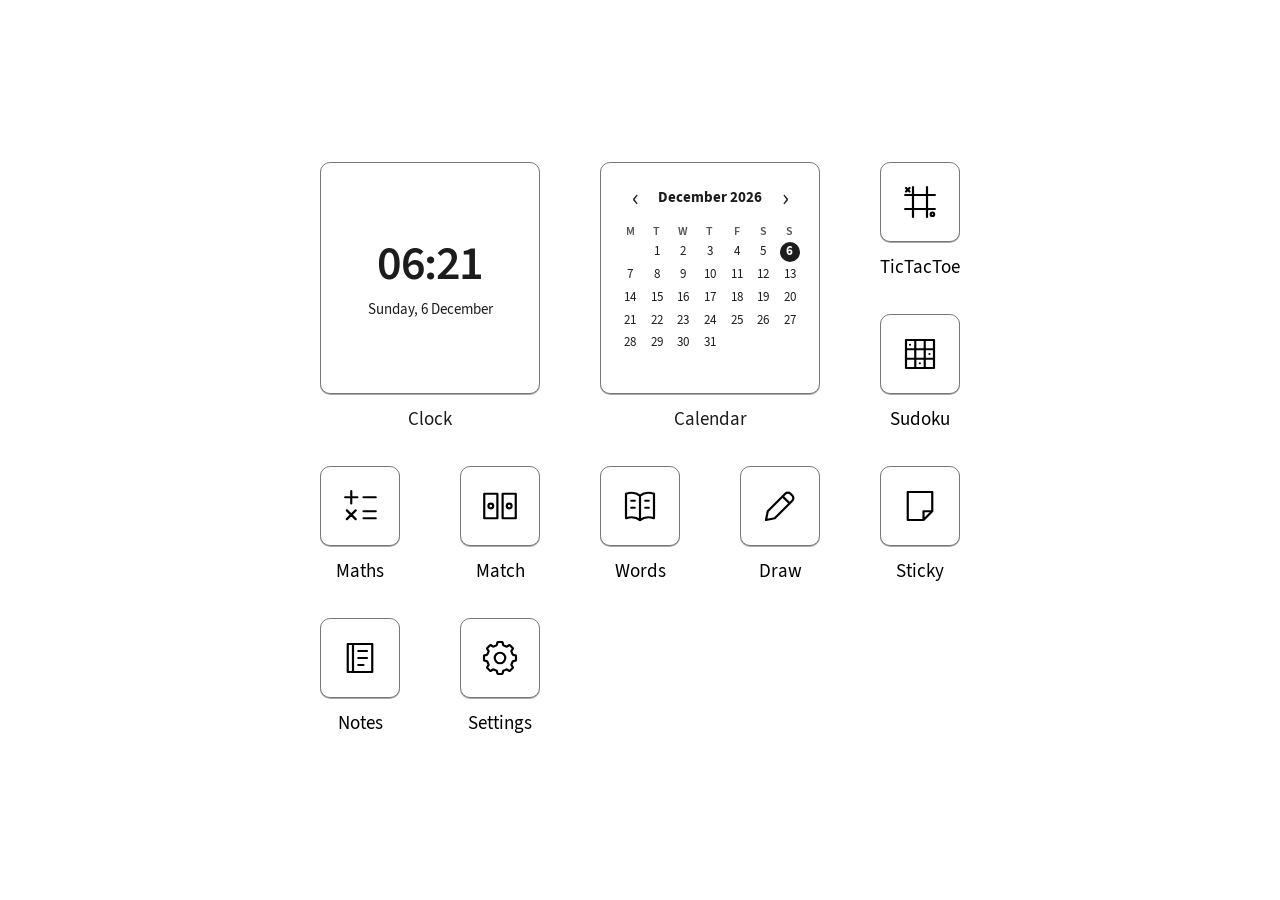
==== index.html @ 1ca25e6a "Publish Little Apps browser edition" ====
<!doctype html>
<html lang="en" class="launcher-document launcher-loading" data-display="mono">
<head>
  <meta charset="utf-8">
  <meta name="viewport" content="width=device-width, initial-scale=1">
  <meta name="color-scheme" content="light">
  <style>html.launcher-loading .home-page { visibility:hidden; }</style>
  <noscript><style>html.launcher-loading .home-page { visibility:visible; }</style></noscript>
  <title>Little apps</title>
  <link rel="icon" href="data:,">
  <link rel="stylesheet" href="styles.css">
  <link rel="stylesheet" href="launcher.css?v=20261121-refined-gear">
  <link rel="stylesheet" href="controls.css">
  <link rel="stylesheet" href="still-apps.css?v=20261121-manual-rotation-v2">
</head>
<body>
  <div class="page home-page">
    <div class="launcher-surface">
    <main class="launcher-main">
      <nav class="app-grid" id="launcher-grid" aria-label="Apps">
        <section class="launcher-widget clock-widget" aria-label="Clock">
          <div class="widget-surface clock-content"><time id="widget-time">--:--</time><span id="widget-date"></span></div>
          <span class="app-name">Clock</span>
        </section>
        <section class="launcher-widget calendar-widget" aria-label="Calendar">
          <div class="widget-surface calendar-content">
          <div class="calendar-heading">
            <button type="button" id="calendar-previous" aria-label="Previous month">‹</button>
            <strong id="calendar-month"></strong>
            <button type="button" id="calendar-next" aria-label="Next month">›</button>
          </div>
          <div class="calendar-weekdays" aria-hidden="true"><span>M</span><span>T</span><span>W</span><span>T</span><span>F</span><span>S</span><span>S</span></div>
          <div class="calendar-days" id="calendar-days" aria-label="Dates"></div>
          </div>
          <span class="app-name">Calendar</span>
        </section>
        <a class="app-link" href="noughts-and-crosses/" aria-label="TicTacToe">
          <span class="icon-tile"><svg class="app-icon" aria-hidden="true" focusable="false" width="58" height="58" viewBox="0 0 24 24"><path d="M8 3.5v17M16 3.5v17M3.5 8h17M3.5 16h17M4 4l2 2M6 4 4 6M18.1 19a1 1 0 1 0 2 0 1 1 0 0 0-2 0"/></svg></span>
          <span class="app-name">TicTacToe</span>
        </a>
        <a class="app-link" href="sudoku/" aria-label="Sudoku">
          <span class="icon-tile"><svg class="app-icon" aria-hidden="true" focusable="false" width="58" height="58" viewBox="0 0 24 24"><path d="M4 4h16v16H4zM9.3 4v16M14.7 4v16M4 9.3h16M4 14.7h16M6.3 6.7h.01M17.4 12h.01M11.9 17.3h.01"/></svg></span>
          <span class="app-name">Sudoku</span>
        </a>
        <a class="app-link" href="sums/" aria-label="Maths">
          <span class="icon-tile"><svg class="app-icon" aria-hidden="true" focusable="false" width="58" height="58" viewBox="0 0 24 24"><path d="M7 3.5v7M3.5 7h7M14 7h7M4.5 14.5l5 5M9.5 14.5l-5 5M14 15h7M14 19h7"/></svg></span>
          <span class="app-name">Maths</span>
        </a>
        <a class="app-link" href="match/" aria-label="Match">
          <span class="icon-tile"><svg class="app-icon" aria-hidden="true" focusable="false" width="58" height="58" viewBox="0 0 24 24"><path d="M3 5h7.5v14H3zM13.5 5H21v14h-7.5zM5.4 12a1.35 1.35 0 1 0 2.7 0 1.35 1.35 0 0 0-2.7 0M15.9 12a1.35 1.35 0 1 0 2.7 0 1.35 1.35 0 0 0-2.7 0"/></svg></span>
          <span class="app-name">Match</span>
        </a>
        <a class="app-link" href="words/" aria-label="Words">
          <span class="icon-tile"><svg class="app-icon" aria-hidden="true" focusable="false" width="58" height="58" viewBox="0 0 24 24"><path d="M12 6c-2-1.5-5-2-8-1v14c3-1 6-.5 8 1m0-14c2-1.5 5-2 8-1v14c-3-1-6-.5-8 1m0-14v14M7 9h2m6 0h2M7 13h2m6 0h2"/></svg></span>
          <span class="app-name">Words</span>
        </a>
        <a class="app-link" href="drawing/" aria-label="Draw">
          <span class="icon-tile"><svg class="app-icon" aria-hidden="true" focusable="false" width="58" height="58" viewBox="0 0 24 24"><path d="M4 20l1-5L15 5a2.1 2.1 0 0 1 3 0l1 1a2.1 2.1 0 0 1 0 3L9 19zM13.5 6.5l4 4"/></svg></span>
          <span class="app-name">Draw</span>
        </a>
        <a class="app-link" href="notes/" aria-label="Sticky">
          <span class="icon-tile"><svg class="app-icon" aria-hidden="true" focusable="false" width="58" height="58" viewBox="0 0 24 24"><path d="M5 4h14v11l-5 5H5zM14 20v-5h5"/></svg></span>
          <span class="app-name">Sticky</span>
        </a>
        <a class="app-link" href="notebook/" aria-label="Notes">
          <span class="icon-tile"><svg class="app-icon" aria-hidden="true" focusable="false" width="58" height="58" viewBox="0 0 24 24"><path d="M5 4h14v16H5zM8 4v16M11 8h5M11 12h5M11 16h3"/></svg></span>
          <span class="app-name">Notes</span>
        </a>
        <a class="app-link" href="settings/" aria-label="Settings">
            <span class="icon-tile"><svg class="app-icon" viewBox="0 0 24 24" aria-hidden="true" focusable="false"><path d="M18.772 8.817Q18.929 9.130 19.039 9.462L19.168 9.853Q19.277 10.186 19.621 10.253L20.793 10.485Q21.136 10.553 21.136 10.903L21.136 13.097Q21.136 13.447 20.793 13.515L19.621 13.747Q19.277 13.814 19.168 14.147L19.039 14.538Q18.929 14.870 18.772 15.183L18.586 15.550Q18.429 15.863 18.624 16.154L19.289 17.146Q19.483 17.437 19.236 17.685L17.685 19.236Q17.437 19.483 17.146 19.289L16.154 18.624Q15.863 18.429 15.550 18.586L15.183 18.772Q14.870 18.929 14.538 19.039L14.147 19.168Q13.814 19.277 13.747 19.621L13.515 20.793Q13.447 21.136 13.097 21.136L10.903 21.136Q10.553 21.136 10.485 20.793L10.253 19.621Q10.186 19.277 9.853 19.168L9.462 19.039Q9.130 18.929 8.817 18.772L8.450 18.586Q8.137 18.429 7.846 18.624L6.854 19.289Q6.563 19.483 6.315 19.236L4.764 17.685Q4.517 17.437 4.711 17.146L5.376 16.154Q5.571 15.863 5.414 15.550L5.228 15.183Q5.071 14.870 4.961 14.538L4.832 14.147Q4.723 13.814 4.379 13.747L3.207 13.515Q2.864 13.447 2.864 13.097L2.864 10.903Q2.864 10.553 3.207 10.485L4.379 10.253Q4.723 10.186 4.832 9.853L4.961 9.462Q5.071 9.130 5.228 8.817L5.414 8.450Q5.571 8.137 5.376 7.846L4.711 6.854Q4.517 6.563 4.764 6.315L6.315 4.764Q6.563 4.517 6.854 4.711L7.846 5.376Q8.137 5.571 8.450 5.414L8.817 5.228Q9.130 5.071 9.462 4.961L9.853 4.832Q10.186 4.723 10.253 4.379L10.485 3.207Q10.553 2.864 10.903 2.864L13.097 2.864Q13.447 2.864 13.515 3.207L13.747 4.379Q13.814 4.723 14.147 4.832L14.538 4.961Q14.870 5.071 15.183 5.228L15.550 5.414Q15.863 5.571 16.154 5.376L17.146 4.711Q17.437 4.517 17.685 4.764L19.236 6.315Q19.483 6.563 19.289 6.854L18.624 7.846Q18.429 8.137 18.586 8.450L18.772 8.817Z"/><circle cx="12" cy="12" r="3"/></svg></span>
            <span class="app-name">Settings</span>
        </a>
      </nav>
    </main>
    <nav class="launcher-pagination" id="launcher-pagination" aria-label="Launcher pages" hidden></nav>

    </div>
  </div>
  <script src="orientation.js?v=20261121-display-preferences"></script>
  <script src="launcher.js?v=exit-transition"></script>
  <script src="launcher-layout.js?v=20261121-refined-gear"></script>
  <script src="launcher-gestures.js?v=20261121-swipe"></script>
  <script src="launcher-settings.js?v=20261121-refined-gear"></script>
  <script src="launcher-widgets.js?v=20261121-refined-gear"></script>
</body>
</html>
---- styles.css ----
* { box-sizing: border-box; }
html { background: #fff; color: #000; -webkit-text-size-adjust: 100%; }
body { margin: 0; font-family: Arial, Helvetica, sans-serif; font-size: 17px; line-height: 1.45; }
button, a { -webkit-tap-highlight-color: transparent; touch-action: manipulation; }
button { font: inherit; }
a { color: #000; }
a:focus, button:focus, input:focus, textarea:focus, [tabindex]:focus { outline: none; box-shadow: none; }
.page { width: 100%; max-width: 1040px; margin: 0 auto; padding: 28px 36px 20px; }
h1 { margin: 8px 0 9px; font-size: 25px; line-height: 1.3; letter-spacing: 0; }
.sr-only { position: absolute; width: 1px; height: 1px; padding: 0; margin: -1px; overflow: hidden; clip: rect(0, 0, 0, 0); white-space: nowrap; border: 0; }
noscript p { padding: 16px; border: 2px solid #000; }
@media (max-width: 540px) {
  .page { padding: 20px 22px 17px; }
  h1 { max-width: 330px; }
}
@media (max-width: 360px) {
  .page { padding-left: 16px; padding-right: 16px; }
}
@media (orientation: landscape) and (min-width: 640px) {
  .page { padding: 19px 30px 15px; }
}
---- launcher.css ----
.home-page { display: -webkit-flex; display: flex; -webkit-flex-direction: column; flex-direction: column; width: 100%; max-width: 1100px; min-height: var(--little-view-height, 100vh); margin: 0 auto; padding: 28px 36px 20px; }
.kindle-exit { display: none; float: right; min-height: 48px; margin: 0 0 0 16px; padding: 11px 12px; border: 2px solid #000; background: #fff; font-size: 16px; line-height: 22px; text-decoration: none; }
.kindle-exit svg { margin-right: 4px; vertical-align: -3px; }
.launcher-main { -webkit-flex: 1; flex: 1; }
.app-grid { display: grid; grid-template-columns: repeat(4, minmax(0, 1fr)); grid-gap: 20px 16px; width: 100%; margin: 26px 0 20px; }
.app-link { display: block; min-width: 0; min-height: 151px; padding: 4px 0; color: #000; text-align: center; text-decoration: none; -webkit-tap-highlight-color: transparent; }
.app-link:focus { outline: none; box-shadow: none; }
.icon-tile { display: block; width: 112px; height: 112px; margin: 0 auto; padding: 25px; border: 2px solid #000; border-radius: 25px; background: #fff; }
.app-icon { display: block; width: 58px; height: 58px; }
.app-name { display: block; margin-top: 12px; font-family: Arial, Helvetica, sans-serif; font-size: 19px; font-weight: normal; line-height: 1.35; }
.launcher-footer { display: flex; align-items: center; justify-content: space-between; margin-top: auto; padding-top: 6px; font-size: 15px; }
.launcher-footer .kindle-exit { float: none; margin: 0; }
@media (max-width: 540px) {
  .home-page { padding: 20px 22px 17px; }
  .app-grid { grid-gap: 24px 10px; margin-top: 28px; }
  .app-link { min-height: 133px; }
  .icon-tile { width: 96px; height: 96px; padding: 21px; border-radius: 22px; }
  .app-icon { width: 50px; height: 50px; }
  .app-name { font-size: 18px; }
}
@media (max-width: 360px) {
  .home-page { padding-left: 16px; padding-right: 16px; }
  .app-grid { grid-gap: 24px 10px; }
  .icon-tile { width: 88px; height: 88px; padding: 17px; border-radius: 20px; }
}
@media (orientation: landscape) and (min-width: 640px) {
  .home-page { padding: 20px 28px 16px; }
  .app-grid { grid-template-columns: repeat(4, minmax(0, 1fr)); grid-gap: 26px 12px; margin-top: 28px; margin-bottom: 28px; }
  .icon-tile { width: 104px; height: 104px; padding: 23px; border-radius: 24px; }
  .app-icon { width: 54px; height: 54px; }
}

.icon-tile { border:1px solid #c7c7c7; border-radius:8px; background:#e7e7e7; box-shadow:0 2px 0 #bbb; }
.app-link:active .icon-tile { background:#d3d3d3; box-shadow:none; transform:translateY(1px); }
.launcher-footer { display:grid; grid-template-columns:1fr auto 1fr; column-gap:12px; }
.launcher-version { justify-self:start; }
.launcher-brand { justify-self:center; white-space:nowrap; }
.launcher-footer .launcher-exit { display:inline-block; justify-self:end; padding:12px 14px; min-height:48px; border:1px solid #c7c7c7; border-radius:8px; background:#e7e7e7; color:#222; box-shadow:0 2px 0 #bbb; }
.launcher-exit:active { background:#d3d3d3; box-shadow:none; }
.launcher-footer .launcher-exit svg { display:inline-block; margin-right:6px; vertical-align:-3px; }

.launcher-footer .launcher-exit { border-color:transparent; background:transparent; color:#555; box-shadow:none; }
.launcher-footer .launcher-exit:active { background:#f2f2f2; box-shadow:none; }

/* Four columns also fit the small portrait readers and phones. */
@media (max-width: 640px) {
  .icon-tile { display:flex; align-items:center; justify-content:center; width:96px; height:96px; padding:0; }
  .app-icon { width:48px; height:48px; }
}
@media (max-width: 540px) {
  .app-grid { grid-column-gap:6px; }
  .icon-tile { width:68px; height:68px; }
  .app-icon { width:38px; height:38px; }
  .app-name { font-size:16px; }
  .app-link { min-height:108px; }
}
@media (max-width: 360px) {
  .icon-tile { width:60px; height:60px; }
  .app-icon { width:34px; height:34px; }
}

/* Frame the launcher in a regular browser as well as a fullscreen app. */
.page.home-page { max-width:none; min-height:var(--little-view-height, 100vh); padding:0; background:#f8f8f8; }
.launcher-header { flex:none; display:flex; align-items:center; min-height:76px; padding:14px 28px; border-bottom:1px solid #b8b8b8; background:#f8f8f8; }
.launcher-header h1 { margin:0; max-width:none; color:#1c1c1c; font-size:28px; line-height:34px; font-weight:700; }
.launcher-surface { display:flex; flex:1; flex-direction:column; min-width:0; margin:0; padding:20px 24px 12px; background:#fff; }
.launcher-main, .launcher-footer { width:100%; max-width:1028px; margin-left:auto; margin-right:auto; }
@media (max-width:540px) {
  .launcher-header { min-height:68px; padding:10px 20px; }
  .launcher-surface { padding:16px 14px 8px; }
}

/* The launcher keeps the icon size chosen in Settings. */
.launcher-header { position:relative; justify-content:space-between; }
.home-page.compact-icons .icon-tile { display:flex; align-items:center; justify-content:center; width:80px; height:80px; padding:0; }
.home-page.compact-icons .app-icon { width:42px; height:42px; }
@media (max-width:540px) { .home-page.compact-icons .icon-tile { width:56px; height:56px; } .home-page.compact-icons .app-icon { width:32px; height:32px; } }
@media (max-width:360px) { .home-page.compact-icons .icon-tile { width:52px; height:52px; } .home-page.compact-icons .app-icon { width:30px; height:30px; } }

.home-page.hide-launcher-header .launcher-header { display:none; }
/* Keep the launcher footer in view in short landscape layouts. */
body.little-short-landscape .launcher-surface { padding-top:8px; padding-bottom:8px; }
body.little-short-landscape .app-grid { margin:8px 0; grid-row-gap:24px; }
body.little-short-landscape .app-link { min-height:0; padding:0; }
body.little-short-landscape .icon-tile { display:flex; align-items:center; justify-content:center; width:68px; height:68px; padding:0; }
body.little-short-landscape .app-icon { width:38px; height:38px; }
body.little-short-landscape .app-name { margin-top:4px; font-size:16px; }
body.little-short-landscape .home-page.compact-icons .icon-tile { width:56px; height:56px; }
body.little-short-landscape .home-page.compact-icons .app-icon { width:32px; height:32px; }

/* Centre the grid as a whole while keeping each row aligned to its columns. */
.launcher-surface { padding:24px 32px 16px; }
.launcher-main { display:flex; align-items:center; justify-content:center; }
.app-grid { width:100%; max-width:404px; margin:0; grid-template-columns:repeat(3, minmax(0, 1fr)); grid-gap:24px 16px; }
.home-page.columns-3 .app-grid { grid-template-columns:repeat(3, minmax(0, 1fr)); max-width:404px; }
.home-page.columns-4 .app-grid { grid-template-columns:repeat(4, minmax(0, 1fr)); max-width:544px; }
.home-page.columns-5 .app-grid { grid-template-columns:repeat(5, minmax(0, 1fr)); max-width:684px; }
.app-grid .app-link { min-height:0; padding:4px 0; }
@media (max-width:540px) {
  .launcher-surface { padding:20px 20px 12px; }
  .app-grid { grid-column-gap:6px; }
}
body.little-short-landscape .launcher-surface { padding:16px 24px 12px; }
body.little-short-landscape .app-grid { max-width:532px; margin:0; grid-gap:24px 12px; }
body.little-short-landscape .home-page.columns-3 .app-grid { max-width:396px; }
body.little-short-landscape .home-page.columns-4 .app-grid { max-width:532px; }
body.little-short-landscape .home-page.columns-5 .app-grid { max-width:668px; }
body.little-short-landscape .app-grid .app-link { padding:4px 0; }

/* Use the same sizes for a device in either orientation. */
.launcher-surface, body.little-short-landscape .launcher-surface { padding-top:0; }
.launcher-main { align-items:flex-start; }
.home-page .icon-tile, body.little-short-landscape .home-page .icon-tile { display:flex; align-items:center; justify-content:center; width:112px; height:112px; padding:0; }
.home-page .app-icon, body.little-short-landscape .home-page .app-icon { width:58px; height:58px; }
.home-page.compact-icons .icon-tile, body.little-short-landscape .home-page.compact-icons .icon-tile { width:80px; height:80px; }
.home-page.compact-icons .app-icon, body.little-short-landscape .home-page.compact-icons .app-icon { width:42px; height:42px; }
.home-page.icons-medium-screen .icon-tile, body.little-short-landscape .home-page.icons-medium-screen .icon-tile { width:96px; height:96px; }
.home-page.icons-medium-screen .app-icon, body.little-short-landscape .home-page.icons-medium-screen .app-icon { width:48px; height:48px; }
.home-page.icons-medium-screen.compact-icons .icon-tile, body.little-short-landscape .home-page.icons-medium-screen.compact-icons .icon-tile { width:80px; height:80px; }
.home-page.icons-medium-screen.compact-icons .app-icon, body.little-short-landscape .home-page.icons-medium-screen.compact-icons .app-icon { width:42px; height:42px; }
.home-page.icons-small-screen .icon-tile, body.little-short-landscape .home-page.icons-small-screen .icon-tile { width:68px; height:68px; }
.home-page.icons-small-screen .app-icon, body.little-short-landscape .home-page.icons-small-screen .app-icon { width:38px; height:38px; }
.home-page.icons-small-screen.compact-icons .icon-tile, body.little-short-landscape .home-page.icons-small-screen.compact-icons .icon-tile { width:56px; height:56px; }
.home-page.icons-small-screen.compact-icons .app-icon, body.little-short-landscape .home-page.icons-small-screen.compact-icons .app-icon { width:32px; height:32px; }
.home-page.icons-tiny .icon-tile, body.little-short-landscape .home-page.icons-tiny .icon-tile { width:60px; height:60px; }
.home-page.icons-tiny .app-icon, body.little-short-landscape .home-page.icons-tiny .app-icon { width:34px; height:34px; }
.home-page.icons-tiny.compact-icons .icon-tile, body.little-short-landscape .home-page.icons-tiny.compact-icons .icon-tile { width:52px; height:52px; }
.home-page.icons-tiny.compact-icons .app-icon, body.little-short-landscape .home-page.icons-tiny.compact-icons .app-icon { width:30px; height:30px; }

/* Widgets occupy the same two columns and two rows as the app grid. */
.page.home-page { height:var(--little-view-height, 100vh); }
.launcher-surface { min-height:0; }
.launcher-main { min-height:0; overflow-y:auto; overflow-x:hidden; -webkit-overflow-scrolling:touch; }
.launcher-footer { flex:none; }
.app-grid { flex:none; align-content:start; grid-auto-rows:128px; }
.launcher-widget { grid-column:span 2; grid-row:span 2; min-width:0; margin:4px var(--launcher-cell-inset, 0px) 0; text-align:center; }
.widget-surface { height:calc(var(--launcher-row-size, 128px) + 24px + var(--launcher-tile-size, 80px)); padding:var(--st-space-4); border:1px solid var(--st-line); border-radius:var(--st-radius); background:var(--st-paper); color:var(--st-ink); box-shadow:var(--st-shadow); }
.clock-content { display:flex; flex-direction:column; justify-content:center; align-items:center; text-align:center; }
.clock-content time { font-size:clamp(32px, 5vw, 48px); font-weight:600; line-height:1.15; letter-spacing:-.03em; }
.clock-content span { margin-top:8px; font-size:15px; }
.calendar-content { display:flex; flex-direction:column; }
.calendar-heading { display:flex; align-items:center; justify-content:space-between; gap:2px; }
.calendar-heading strong { text-align:center; font-size:15px; line-height:1.2; }
.calendar-heading button { display:flex; align-items:center; justify-content:center; flex:none; width:36px; height:36px; padding:0; border:0; border-radius:6px; background:transparent; color:inherit; font-size:26px; line-height:1; }
.calendar-heading button:active { background:#d0d0d0; }
.calendar-weekdays, .calendar-days { display:grid; grid-template-columns:repeat(7, minmax(0,1fr)); text-align:center; }
.calendar-weekdays { margin-top:8px; font-size:12px; font-weight:600; color:#555; }
.calendar-days { flex:1; align-items:center; grid-template-rows:repeat(6,1fr); font-size:13px; }
.calendar-days span { display:flex; align-items:center; justify-content:center; min-width:0; height:20px; }
.calendar-days .today { width:20px; margin:auto; border-radius:50%; background:#1c1c1c; color:#fff; font-weight:700; }
.home-page.icons-small-screen .app-grid, .home-page.icons-tiny .app-grid { grid-auto-rows:96px; }
.home-page.icons-small-screen .widget-surface, .home-page.icons-tiny .widget-surface { padding:8px; }
.home-page.icons-small-screen .calendar-heading button, .home-page.icons-tiny .calendar-heading button { width:30px; height:30px; }
.home-page.icons-small-screen .calendar-weekdays, .home-page.icons-tiny .calendar-weekdays { margin-top:2px; }
.home-page.icons-small-screen .calendar-days, .home-page.icons-tiny .calendar-days { font-size:12px; }
.home-page.icons-small-screen .calendar-days span, .home-page.icons-tiny .calendar-days span { height:16px; }
.home-page.icons-small-screen .calendar-days .today, .home-page.icons-tiny .calendar-days .today { width:16px; }


/* Widgets and app tiles share the same visible column edges. */
.home-page .icon-tile { border-color:var(--st-line); border-radius:var(--st-radius); background:var(--st-paper); box-shadow:var(--st-shadow); }

.calendar-widget { position:relative; }
.widget-open { position:absolute; inset:0; z-index:1; border-radius:var(--st-radius); }
.widget-open:active { box-shadow:inset 0 0 0 2px var(--st-line); }
.calendar-heading button { position:relative; z-index:2; }
.app-grid .launcher-exit .app-icon { margin:0; vertical-align:initial; }

/* Centre the complete visible page; additional apps use pages, never scrolling. */
.launcher-surface, body.little-short-landscape .launcher-surface { padding-top:24px; padding-bottom:24px; }
.launcher-main { align-items:center; padding-top:0!important; overflow:hidden; }
body .home-page .app-grid { grid-auto-rows:var(--launcher-row-size, 128px); }
.app-grid > [hidden] { display:none!important; }
.launcher-pagination { flex:none; display:flex; align-items:center; justify-content:center; height:44px; }
.launcher-pagination[hidden] { display:none; }
.launcher-pagination button { display:flex; align-items:center; justify-content:center; flex:0 0 24px; width:24px; height:44px; border:0; padding:0; border-radius:var(--st-radius); background:transparent; color:var(--st-ink); }
.launcher-pagination button::after { content:''; width:7px; height:7px; border:1px solid currentColor; border-radius:50%; }
.launcher-pagination button[aria-current=page]::after { background:currentColor; }
.launcher-pagination button:active { background:var(--st-pressed); }

/* The launcher owns horizontal drags, including those starting on app links. */
html.launcher-document, .launcher-document body, .launcher-surface, .launcher-main { overscroll-behavior-x:none; }
.launcher-main { touch-action:none; -webkit-user-select:none; user-select:none; }
.app-grid a, .app-grid svg { -webkit-user-drag:none; }
---- controls.css ----
/* Shared, quiet controls with a generous touch target for the close icon. */
.tool-button, .reading-choice, .letter-button, .card-button, .number-key, .note-remove,
.result-action:not(.app-close) { border-radius: 8px; }
.reading-choice { margin-top: 12px; }
.letter-button { margin: 6px; }
.tool-actions select {
  min-height: 48px;
  padding: 10px 9px;
  border: 0;
  border-bottom: 1px solid #b8b8b8;
  border-radius: 6px;
  background-color: #f5f5f5;
  color: #000;
  font-size: 17px;
  line-height: 1.35;
}
.tool-actions select:focus { outline: none; box-shadow: none; }
.app-close, .close-app.app-close, .kindle-exit.app-close {
  width: 48px;
  min-width: 48px;
  height: 48px;
  min-height: 48px;
  padding: 14px;
  border: 0;
  border-radius: 0;
  background: transparent;
  color: #000;
  line-height: 20px;
  text-align: center;
  text-decoration: none;
}
.app-close:before { content: none; }
.app-close .button-icon { display: block; width: 20px; height: 20px; margin: 0; vertical-align: 0; fill: none; stroke: currentColor; stroke-width: 2; stroke-linecap: round; }
.result-dialog { position: relative; }
.result-dialog .app-close { position: absolute; top: 8px; right: 8px; width: 48px; min-height: 48px; margin: 0; padding: 14px; }
.feedback:empty { display: none; }
.place-value-hint { margin: 0 auto; }
.place-value-hint .hint-step { margin: 4px 0; font-size: 22px; line-height: 1.4; }
.sums-page[data-group="5"] .equation { font-size: 64px; }
@media (max-width: 640px) {
  .tool-header .tool-title { padding-right: 64px; }
}
@media (max-width: 480px) {
  .sums-page[data-group="5"] .equation { font-size: 40px; letter-spacing: -1px; }
}
@media (max-width: 380px) {
  .sums-page[data-group="5"] .equation { font-size: 36px; }
}

/* The Maths toolbar treatment is shared by every application. */
.tool-header, .game-header { background: #f3f3f3; border-bottom: 1px solid #ccc; padding: 14px 28px; }
.tool-header .tool-title { font-size: 28px; line-height: 34px; font-weight: bold; }
.tool-header .tool-button, .game-header .tool-button { border-radius: 8px; }
.tool-header #new-round, .tool-header #new-puzzle, .game-header #new-round { width:48px; min-width:48px; padding:14px; border:1px solid #c7c7c7; border-radius:8px; background:#e7e7e7; color:#222; box-shadow:0 2px 0 #bbb; }
.tool-header #new-round > span, .game-header #new-round > span { display:none; }
.tool-header #new-round .button-icon, .tool-header #new-puzzle .button-icon, .game-header #new-round .button-icon { display:block; width:18px; height:18px; margin:0; }
.tool-header .quiet-select-wrap { display: inline-block; vertical-align: middle; width: 150px; min-width: 0; margin-right: 12px; }
.tool-header .quiet-select-wrap[data-for="level"] { width: 112px; }
.quiet-select-trigger { display: flex; align-items: center; justify-content: space-between; width: 100%; min-height: 48px; padding: 10px 14px; border: 1px solid #aaa; border-radius: 2px; background: #fff; color: #111; font: inherit; font-size: 17px; line-height: 24px; text-align: left; cursor: pointer; }
.quiet-select-value { white-space: nowrap; }
.plan-dropdown-caret { width: 7px; height: 7px; margin-left: 12px; margin-bottom: 4px; border-right: 1px solid #555; border-bottom: 1px solid #555; transform: rotate(45deg); flex: none; }
.quiet-select-menu { position: fixed; z-index: 200; padding: 9px; border: 1px solid #777; border-radius: 2px; background: #fff; color: #111; box-shadow: 0 2px 5px rgba(0,0,0,.12); overflow-y: auto; }
.quiet-select-option { display: flex; align-items: center; width: 100%; min-height: 48px; margin: 0; padding: 12px 10px; border: 0; background: #fff; color: #111; font: inherit; font-size: 17px; line-height: 24px; text-align: left; cursor: pointer; }
.quiet-select-option:hover, .quiet-select-option[aria-selected="true"] { background: #eee; }
.quiet-option-check { flex: none; width: 20px; margin-right: 10px; font-size: 18px; }
.tool-header .sums-actions .tool-button { margin-left: 0; }

.quiet-select-trigger, .quiet-select-menu, .tool-header select { border-radius:8px; }
@media (min-width:540px) {
 .tool-header { display:flex; align-items:center; }
 .tool-header .tool-title { margin:0 16px 0 0; padding:0; min-height:0; }
 .tool-header .tool-controls, .tool-header .tool-actions { display:flex; align-items:center; width:auto; }
 .tool-header .close-app { position:static; }
 .tool-header .tool-actions .tool-button { flex:none; }
}

@media (max-width:539px) {
 .tool-header .quiet-select-wrap { flex:1; width:0; min-width:0; }
 .quiet-select-trigger { padding-left:10px; padding-right:10px; }
}

/* Explicit margins also work on Kindle browsers without flex-gap support. */
.tool-header.tool-header { padding:14px 14px 14px 28px; }
.tool-header .tool-controls .app-exit-group,
.game-header .game-actions .app-exit-group { display:inline-block; flex:none; vertical-align:middle; margin:0 0 0 12px; padding:0 0 0 12px; border-left:1px solid #aaa; }
.tool-header .app-exit-group .close-app,
.game-header .app-exit-group .close-app { position:static; margin:0; padding:14px; }
.tool-header .tool-actions > .tool-button { margin-left:0; }
.tool-header .tool-actions > .tool-button + .tool-button { margin-left:12px; }
.tool-header .tool-controls > .sudoku-help { margin-left:12px; }
@media (max-width:539px) {
 .tool-header.tool-header { padding-left:20px; padding-right:14px; }
 .tool-header .tool-controls .app-exit-group { position:absolute; top:14px; right:14px; }
 .tool-header .tool-title { padding-right:88px; }
}
.tool-header .tool-controls, .tool-header .tool-actions { min-width:0; }
.tool-header .quiet-select-value { min-width:0; overflow:hidden; text-overflow:ellipsis; }
@media (min-width:540px) and (max-width:640px) {
 .drawing-page .drawing-actions .tool-button { padding-left:4px; padding-right:4px; }
}

.game-header { padding-right:14px; }
---- still-apps.css ----
/* Still design system, adapted to the existing Little Apps controls. */
@import url("design-system/tokens.css");
@font-face { font-family: 'Still Sans'; src: url('design-system/fonts/SourceSans3-Regular.woff') format('woff'); font-style: normal; font-weight: 400; }
@font-face { font-family: 'Still Sans'; src: url('design-system/fonts/SourceSans3-Semibold.woff') format('woff'); font-style: normal; font-weight: 600; }
@font-face { font-family: 'Still Sans'; src: url('design-system/fonts/SourceSans3-Bold.woff') format('woff'); font-style: normal; font-weight: 700; }
body, button, input, select, textarea, .tool-button, .close-app, .app-name, .notebook-item, .section-heading, .cell, .sudoku-cell, .note-text { font-family: 'Still Sans', 'Frutiger', sans-serif; }
body { color:#1c1c1c; }
.tool-header, .sums-header.tool-header, .game-header, .launcher-header { background:#f3f3f3; background:var(--st-toolbar); border-bottom:1px solid #ccc; }
.page.home-page { background:#f3f3f3; background:var(--st-toolbar); }
.tool-header .tool-button, .game-header .tool-button, .tool-button, .result-action:not(.app-close), .number-key, .card-button, .letter-button, .reading-choice, .answer-choice { border-radius:10px; }
.tool-header .tool-button, .game-header .tool-button, .tool-button { border:1px solid #777; background:#e6e6e6; color:#1c1c1c; box-shadow:0 1px 0 #aaa; font-weight:600; }
.tool-header #new-round, .tool-header #new-puzzle, .game-header #new-round { border-radius:10px; border-color:#777; background:#e6e6e6; box-shadow:0 1px 0 #aaa; }
.tool-header .tool-button:disabled, .game-header .tool-button:disabled, .tool-button:disabled { background:#ededed; border-color:#aaa; color:#777; box-shadow:none; }
.tool-header .quiet-select-trigger, .quiet-select-menu, .tool-header select { border-radius:10px; border-color:#777; }
.quiet-select-menu { padding:4px; box-shadow:0 2px 0 #aaa; }
.quiet-select-option { border-radius:6px; }
.tool-header .app-close, .game-header .app-close { border:0; background:transparent; color:#1c1c1c; box-shadow:none; }
.answer-choice, .reading-choice, .card-button, .number-key, .letter-button { border-radius:10px; }
.result-dialog { border-radius:12px; }
.result-action:not(.app-close) { border-radius:10px; }
.notes-list-panel { background:#e2e2e2; }
.notebook-item[aria-current="true"], .notebook-item.active, .section-heading[aria-current="true"], .section-heading.active { background:#fff; }
.note-tools { background:#f8f8f8; }
.note-tools .note-tool[aria-pressed="true"] { background:#1c1c1c; border-color:#1c1c1c; color:#fff; box-shadow:none; }
.icon-tile { border:1px solid #777; border-radius:14px; background:#fff; box-shadow:0 2px 0 #d1d1d1; }
.app-icon { fill:none; stroke:currentColor; stroke-width:1.25; stroke-linecap:round; stroke-linejoin:round; }

/* App headers use the same compact 44px icon controls and clear exit divider. */
.tool-header.tool-header, .game-header.game-header { min-height:72px; padding:12px 16px; }
.tool-header .tool-actions > .tool-button, .tool-header .sudoku-help, .game-header .game-actions > .tool-button, .notebook-heading #show-notes { display:inline-flex; align-items:center; justify-content:center; flex:none; width:44px; min-width:44px; height:44px; min-height:44px; margin:0; padding:0; font-size:0; line-height:1; border-radius:10px; }
.tool-header .tool-actions > .tool-button + .tool-button, .game-header .game-actions > .tool-button + .tool-button { margin-left:4px; }
.tool-header .tool-actions > .tool-button .button-icon, .tool-header .sudoku-help .button-icon, .game-header .game-actions > .tool-button .button-icon, .notebook-heading #show-notes .button-icon { display:block; width:20px; height:20px; margin:0; stroke-width:1.8; }
.tool-header .tool-actions > .tool-button:before { width:20px; height:20px; margin:0; background-size:20px; }
.tool-header .tool-actions > .tool-button:disabled:before { opacity:.4; }
.tool-header .tool-controls .app-exit-group, .game-header .game-actions .app-exit-group { margin-left:8px; padding-left:8px; border-left:1px solid #777; }
.tool-header .app-exit-group .app-close, .game-header .app-exit-group .app-close { width:44px; min-width:44px; height:44px; min-height:44px; padding:12px; }
.tool-header .sudoku-help { margin-left:4px; border:0; background:transparent; box-shadow:none; }
.tool-header #pen { position:relative; }
.tool-header #pen:after { content:''; position:absolute; right:5px; bottom:5px; width:3px; height:3px; border-radius:50%; background:#1c1c1c; }
.tool-header #pen.pen-width-1:after { width:5px; height:5px; }
.tool-header #pen.pen-width-2:after { width:7px; height:7px; }
.game-header .button-label { position:absolute; width:1px; height:1px; overflow:hidden; clip:rect(0,0,0,0); }
@media (min-width:540px) {
 .tool-header .tool-controls, .tool-header .tool-actions, .game-header .game-actions { display:flex; align-items:center; }
 .tool-header .tool-title { margin-right:12px; }
 .tool-header .quiet-select-wrap { margin-right:4px; }
}
@media (max-width:539px) {
 .tool-header.tool-header, .game-header.game-header { display:flex; flex-wrap:wrap; align-items:center; padding:10px 12px; }
 .tool-header .tool-title, .game-header .game-heading, .notebook-header .notebook-heading { flex:none; width:100%; min-height:0; margin:0 0 8px; padding:0; }
 .tool-header .tool-controls, .game-header .game-tools { position:static; display:flex; align-items:center; width:100%; text-align:left; }
 .tool-header .tool-actions, .game-header .game-actions { display:flex; align-items:center; flex:1; width:auto; min-width:0; justify-content:flex-start; }
 .tool-header .quiet-select-wrap, .sums-header .quiet-select-wrap[data-for="level"] { flex:1; width:0; min-width:0; margin-right:4px; }
 .tool-header .tool-controls .app-exit-group { position:static; margin-left:4px; padding-left:4px; }
 .tool-header .tool-controls .app-exit-group .app-close { position:static; }
 .game-header .game-heading { margin-bottom:8px; }
 .game-header .game-actions .app-exit-group { margin-left:auto; }
}
/* Size reset and undo by the same target even when app-specific rules exist. */
.tool-header .tool-actions #new-round, .tool-header .tool-actions #new-puzzle,
.tool-header .tool-actions #undo, .game-header .game-actions #new-round,
.game-header .game-actions #undo { width:44px; min-width:44px; height:44px; min-height:44px; padding:0; }
.notebook-heading #show-notes { display:none; }
@media (max-width:899px) {
  .show-editor .notebook-heading #show-notes { display:inline-flex; }
}

/* Header pseudo-icons share the same artwork as the Still icon library. */
.tool-header .icon-add::before { background-image:url("data:image/svg+xml,%3Csvg%20xmlns%3D%22http%3A%2F%2Fwww.w3.org%2F2000%2Fsvg%22%20viewBox%3D%220%200%2024%2024%22%20fill%3D%22none%22%20stroke%3D%22%231c1c1c%22%20stroke-width%3D%221.8%22%20stroke-linecap%3D%22round%22%20stroke-linejoin%3D%22round%22%3E%3Cpath%20d%3D%22M12%205v14M5%2012h14%22%2F%3E%3C%2Fsvg%3E"); }
.tool-header .icon-pen::before { background-image:url("data:image/svg+xml,%3Csvg%20xmlns%3D%22http%3A%2F%2Fwww.w3.org%2F2000%2Fsvg%22%20viewBox%3D%220%200%2024%2024%22%20fill%3D%22none%22%20stroke%3D%22%231c1c1c%22%20stroke-width%3D%221.8%22%20stroke-linecap%3D%22round%22%20stroke-linejoin%3D%22round%22%3E%3Cpath%20d%3D%22M4%2020l1-5L15%205a2.1%202.1%200%200%201%203%200l1%201a2.1%202.1%200%200%201%200%203L9%2019zM13.5%206.5l4%204%22%2F%3E%3C%2Fsvg%3E"); }
.tool-header .icon-undo::before { background-image:url("data:image/svg+xml,%3Csvg%20xmlns%3D%22http%3A%2F%2Fwww.w3.org%2F2000%2Fsvg%22%20viewBox%3D%220%200%2024%2024%22%20fill%3D%22none%22%20stroke%3D%22%231c1c1c%22%20stroke-width%3D%221.8%22%20stroke-linecap%3D%22round%22%20stroke-linejoin%3D%22round%22%3E%3Cpath%20d%3D%22M9%206%204%2011l5%205M4%2011h9a6%206%200%200%201%206%206%22%2F%3E%3C%2Fsvg%3E"); }
.tool-header .icon-clear::before { background-image:url("data:image/svg+xml,%3Csvg%20xmlns%3D%22http%3A%2F%2Fwww.w3.org%2F2000%2Fsvg%22%20viewBox%3D%220%200%2024%2024%22%20fill%3D%22none%22%20stroke%3D%22%231c1c1c%22%20stroke-width%3D%221.8%22%20stroke-linecap%3D%22round%22%20stroke-linejoin%3D%22round%22%3E%3Cpath%20d%3D%22M4%206h16M9%206V3h6v3M6%206l1%2015h10l1-15M10%2010v7m4-7v7%22%2F%3E%3C%2Fsvg%3E"); }


/* Workspace-style app bars: quiet actions on a compact, white header. */
.tool-header.tool-header, .game-header.game-header, .launcher-header { min-height:52px; padding:4px 8px 4px 16px; background:#f3f3f3; background:var(--st-toolbar); border-bottom:1px solid #777; }
.tool-header .tool-title, .game-header .game-heading h1, .launcher-header h1 { font-size:20px; line-height:26px; font-weight:600; letter-spacing:0; }
.tool-header .tool-actions > .tool-button,
.tool-header .tool-actions #new-round, .tool-header .tool-actions #new-puzzle,
.tool-header .tool-actions #undo, .tool-header .sudoku-help,
.game-header .game-actions > .tool-button, .game-header .game-actions #new-round,
.notebook-heading #show-notes { border:0; background:transparent; color:#1c1c1c; box-shadow:none; }
.tool-header .tool-actions > .tool-button:disabled, .tool-header .tool-actions #undo:disabled,
.game-header .game-actions > .tool-button:disabled { background:transparent; color:#999; box-shadow:none; }
.tool-header .quiet-select-wrap .quiet-select-trigger,
.sums-header .quiet-select-wrap .quiet-select-trigger,
.tool-header .tool-actions select { min-height:44px; height:44px; border:0; border-radius:0; background:transparent; color:#1c1c1c; box-shadow:none; font-size:16px; }
.tool-header .tool-actions > .tool-button:active:not(:disabled),
.tool-header .sudoku-help:active:not(:disabled),
.game-header .game-actions > .tool-button:active:not(:disabled),
.notebook-heading #show-notes:active:not(:disabled) { background:#e6e6e6; box-shadow:none; }
@media (max-width:539px) {
 .tool-header.tool-header, .game-header.game-header { padding:4px 8px 4px 12px; }
 .tool-header .tool-title, .game-header .game-heading, .notebook-header .notebook-heading { flex:0 0 auto; width:auto; margin:0 8px 0 0; }
 .tool-header .tool-controls, .game-header .game-tools { flex:0 1 auto; width:auto; max-width:100%; margin-left:auto; }
 .tool-header .tool-actions, .game-header .game-actions { flex:0 1 auto; }
 .tool-header .quiet-select-wrap, .sums-header .quiet-select-wrap[data-for="level"] { flex:0 1 105px; width:105px; }
 .tool-header .quiet-select-wrap[data-for="level"], .tool-header .quiet-select-wrap[data-for="group"] { flex-basis:90px; width:90px; }
 .game-header .game-actions .app-exit-group { margin-left:8px; }
}

/* Quiet dropdown labels and chevrons stay together; opening shows a pressed state. */
.quiet-select-wrap .quiet-select-trigger { display:flex; align-items:center; justify-content:flex-start; width:auto; min-height:44px; padding:0 10px; border:0; border-radius:var(--st-radius, 10px); background:transparent; color:var(--st-ink, #1c1c1c); box-shadow:none; font:inherit; }
.quiet-select-trigger .plan-dropdown-caret { margin-left:8px; }
.quiet-select-wrap .quiet-select-trigger[aria-expanded="true"],
.quiet-select-wrap .quiet-select-trigger:active { background:#c5c5c5; }
.tool-header .tool-actions .quiet-select-wrap,
.sums-header .tool-actions .quiet-select-wrap[data-for="level"] { flex:0 1 auto; width:auto; min-width:0; }
.tool-header .quiet-select-wrap .quiet-select-trigger,
.sums-header .quiet-select-wrap .quiet-select-trigger { justify-content:flex-start; width:auto; max-width:100%; padding:0 10px; border-radius:10px; }
.tool-header .quiet-select-trigger .plan-dropdown-caret { margin-left:8px; }
.tool-header .quiet-select-wrap .quiet-select-trigger[aria-expanded="true"],
.sums-header .quiet-select-wrap .quiet-select-trigger[aria-expanded="true"],
.tool-header .quiet-select-wrap .quiet-select-trigger:active { background:#c5c5c5; }

/* Consistent momentary feedback without adding focus outlines. */
button:not(:disabled):active,
.tool-header .tool-actions > .tool-button:active:not(:disabled),
.tool-header .tool-actions #new-round:active:not(:disabled),
.tool-header .tool-actions #new-puzzle:active:not(:disabled),
.tool-header .sudoku-help:active:not(:disabled),
.game-header .game-actions > .tool-button:active:not(:disabled),
.notebook-heading #show-notes:active:not(:disabled),
.tool-header .quiet-select-wrap .quiet-select-trigger:active,
.sums-header .quiet-select-wrap .quiet-select-trigger:active {
  background:#c5c5c5; color:#1c1c1c; box-shadow:none; transform:none;
}
button.result-primary:not(:disabled):active,
button.check-word:not(:disabled):active,
button.note-tool[aria-pressed="true"]:not(:disabled):active,
button.sudoku-cell.selected:not(:disabled):active,
button.card-button.chosen:not(:disabled):active {
  background:#555; color:#fff; -webkit-text-fill-color:#fff;
}
.app-close:active, .launcher-footer .launcher-exit:active { background:#c5c5c5; border-radius:10px; box-shadow:none; }
.app-link:active .icon-tile { background:#c5c5c5; box-shadow:none; transform:none; }

/* Game choices sit beside the title; actions remain grouped at the far edge. */
.tool-header .tool-controls { flex:1 1 auto; min-width:0; }
.tool-header .tool-actions { flex:1 1 auto; min-width:0; }
.tool-header .tool-actions .quiet-select-wrap + .tool-button,
.tool-header .tool-actions > .tool-button:first-child { margin-left:auto; }
@media (max-width:539px) {
  .tool-header .tool-controls { flex:1 1 auto; min-width:0; }
  .tool-header .tool-actions { flex:1 1 auto; min-width:0; }
}

/* Keep content scrollable without showing scrollbar chrome. */
html, body, * { scrollbar-width:none; -ms-overflow-style:none; }
html::-webkit-scrollbar, body::-webkit-scrollbar, *::-webkit-scrollbar { display:none; width:0; height:0; }

/* Manual rotation uses the whole browser area, as in Together on Kindle. */
body[data-little-rotation="left"], body[data-little-rotation="right"] {
  position:absolute; width:var(--little-view-width); height:var(--little-view-height);
  transform-origin:top left; -webkit-transform-origin:top left;
}
body[data-little-rotation="left"] { left:0; top:var(--little-screen-height); transform:rotate(-90deg); -webkit-transform:rotate(-90deg); }
body[data-little-rotation="right"] { left:var(--little-screen-width); top:0; transform:rotate(90deg); -webkit-transform:rotate(90deg); }
body[data-little-rotation="left"], body[data-little-rotation="right"] { overflow:auto; }

/* A shared square exit control, flush with every app bar's top and right edges. */
.tool-header.tool-header, .game-header.game-header {
  position:relative; display:flex; flex-wrap:nowrap; align-items:center;
  height:52px; min-height:52px; padding:0 52px 0 16px;
  border-bottom:0; box-shadow:inset 0 -1px 0 #777;
}
.tool-header .tool-controls .app-exit-group, .game-header .game-actions .app-exit-group {
  position:absolute; top:0; right:0; display:flex; width:52px; height:52px;
  margin:0; padding:0; border:0;
}
.tool-header .app-exit-group .app-close, .game-header .app-exit-group .app-close {
  position:static; display:flex; align-items:center; justify-content:center;
  width:52px; min-width:52px; height:52px; min-height:52px;
  margin:0; padding:0; border:0; border-left:1px solid #777; border-radius:0;
}
.tool-header .app-exit-group .app-close:active, .game-header .app-exit-group .app-close:active { border-radius:0; }
/* Header icon actions share Close's full-height square touch area. Keep
   dropdowns content-sized and canvas toolbars independent of app-bar actions. */
.tool-header .tool-button, .tool-header .sudoku-help,
.game-header .tool-button {
  box-sizing:border-box; flex:0 0 52px;
  width:52px !important; min-width:52px !important; max-width:52px;
  height:52px !important; min-height:52px !important; max-height:52px;
  margin:0 !important; padding:0 !important; border-radius:0 !important;
  display:inline-flex; align-items:center; justify-content:center;
}
.tool-header .tool-controls, .tool-header .tool-actions,
.game-header .game-actions { column-gap:0; }
@media (max-width:539px) {
  .tool-header.tool-header, .game-header.game-header { padding-left:12px; }
}
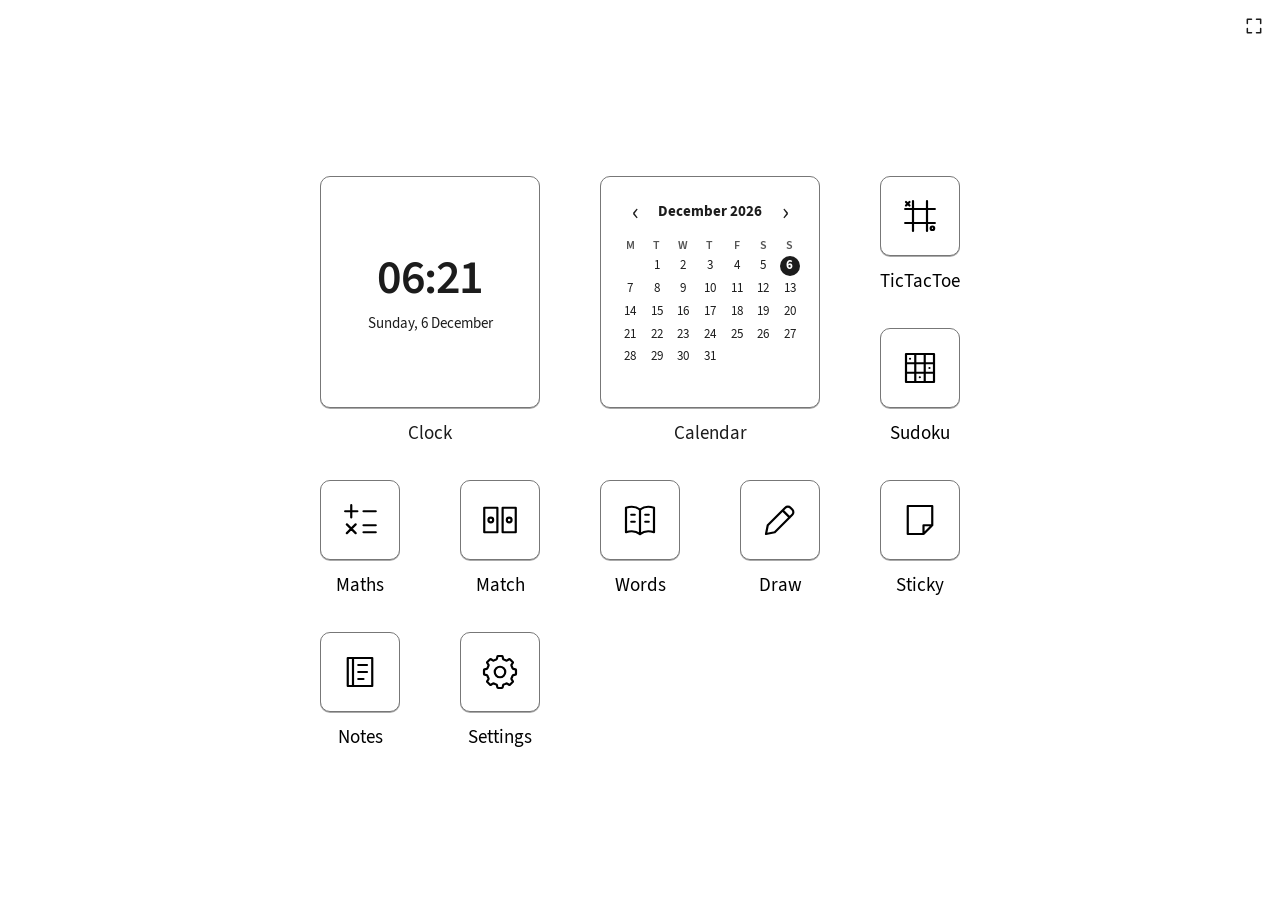
==== commit 5ecb6b18: "Add browser fullscreen control" ====
--- a/index.html
+++ b/index.html
@@ -12,10 +12,16 @@
   <link rel="stylesheet" href="launcher.css?v=20261121-refined-gear">
   <link rel="stylesheet" href="controls.css">
   <link rel="stylesheet" href="still-apps.css?v=20261121-manual-rotation-v2">
+  <link rel="stylesheet" href="fullscreen.css?v=1">
 </head>
 <body>
   <div class="page home-page">
     <div class="launcher-surface">
+<button type="button" id="web-fullscreen" class="web-fullscreen-button" aria-label="Enter fullscreen" title="Enter fullscreen" hidden>
+  <svg class="fullscreen-enter" width="20" height="20" viewBox="0 0 24 24" fill="none" stroke="currentColor" stroke-width="1.8" stroke-linecap="round" stroke-linejoin="round" aria-hidden="true" focusable="false"><path d="M9 4H4v5m11-5h5v5M4 15v5h5m11-5v5h-5"/></svg>
+  <svg class="fullscreen-exit" width="20" height="20" viewBox="0 0 24 24" fill="none" stroke="currentColor" stroke-width="1.8" stroke-linecap="round" stroke-linejoin="round" aria-hidden="true" focusable="false"><path d="M4 9h5V4m11 5h-5V4M9 20v-5H4m11 5v-5h5"/></svg>
+</button>
+<div id="web-fullscreen-message" class="web-fullscreen-message" role="status"></div>
     <main class="launcher-main">
       <nav class="app-grid" id="launcher-grid" aria-label="Apps">
         <section class="launcher-widget clock-widget" aria-label="Clock">
@@ -76,11 +82,12 @@
 
     </div>
   </div>
+  <script src="fullscreen.js?v=1"></script>
   <script src="orientation.js?v=20261121-display-preferences"></script>
   <script src="launcher.js?v=exit-transition"></script>
   <script src="launcher-layout.js?v=20261121-refined-gear"></script>
   <script src="launcher-gestures.js?v=20261121-swipe"></script>
-  <script src="launcher-settings.js?v=20261121-refined-gear"></script>
+  <script src="launcher-settings.js?v=web-fullscreen"></script>
   <script src="launcher-widgets.js?v=20261121-refined-gear"></script>
 </body>
 </html>
--- a/fullscreen.css
+++ b/fullscreen.css
@@ -0,0 +1,68 @@
+.web-fullscreen-button {
+  position: absolute;
+  top: 0;
+  right: 52px;
+  width: 52px;
+  height: 52px;
+  display: flex;
+  align-items: center;
+  justify-content: center;
+  padding: 0;
+  border: 0;
+  background: transparent;
+  color: var(--st-ink, #1c1c1c);
+  cursor: pointer;
+}
+
+.web-fullscreen-button[hidden],
+.web-fullscreen-button .fullscreen-exit,
+.web-fullscreen-button.is-fullscreen .fullscreen-enter {
+  display: none;
+}
+
+.web-fullscreen-button.is-fullscreen .fullscreen-exit { display: block; }
+.web-fullscreen-button:active { background: var(--st-pressed, #c5c5c5); }
+.web-fullscreen-button:focus-visible { outline: 2px solid currentColor; outline-offset: -4px; }
+
+.web-fullscreen-ready .tool-page > .tool-header,
+.web-fullscreen-ready .game-page > .game-header { padding-right: 104px; }
+
+.web-fullscreen-ready .home-page { position: relative; }
+.home-page .web-fullscreen-button { right: 0; }
+.web-fullscreen-ready .home-page .launcher-surface { padding-top: 52px; }
+
+.web-fullscreen-message {
+  position: absolute;
+  z-index: 5;
+  top: 52px;
+  right: 8px;
+  max-width: calc(100% - 16px);
+  padding: 8px 12px;
+  border: 1px solid var(--st-line, #777);
+  border-radius: var(--st-radius, 10px);
+  background: var(--st-paper, #fff);
+  color: var(--st-ink, #1c1c1c);
+  font-size: 14px;
+}
+
+.web-fullscreen-message:empty { padding: 0; border: 0; }
+
+@media (max-width: 420px) {
+  .web-fullscreen-ready .tool-page > .tool-header,
+  .web-fullscreen-ready .game-page > .game-header { padding-right: 88px; }
+  .tool-header .web-fullscreen-button,
+  .game-header .web-fullscreen-button { right: 44px; width: 44px; }
+  .web-fullscreen-ready .tool-header .tool-controls .app-exit-group,
+  .web-fullscreen-ready .game-header .game-actions .app-exit-group,
+  .web-fullscreen-ready .app-exit-group .app-close { width: 44px; min-width: 44px; }
+  .web-fullscreen-ready .tool-header .tool-actions > .tool-button,
+  .web-fullscreen-ready .tool-header .sudoku-help,
+  .web-fullscreen-ready .game-header .game-actions > .tool-button {
+    flex-basis: 44px;
+    width: 44px !important;
+    min-width: 44px !important;
+  }
+  .web-fullscreen-ready .tool-header .tool-title { margin-right: 4px; }
+  .web-fullscreen-ready .tool-header .quiet-select-trigger { padding: 0 4px; }
+  .web-fullscreen-ready .quiet-select-value { min-width: 0; overflow: hidden; text-overflow: ellipsis; }
+}
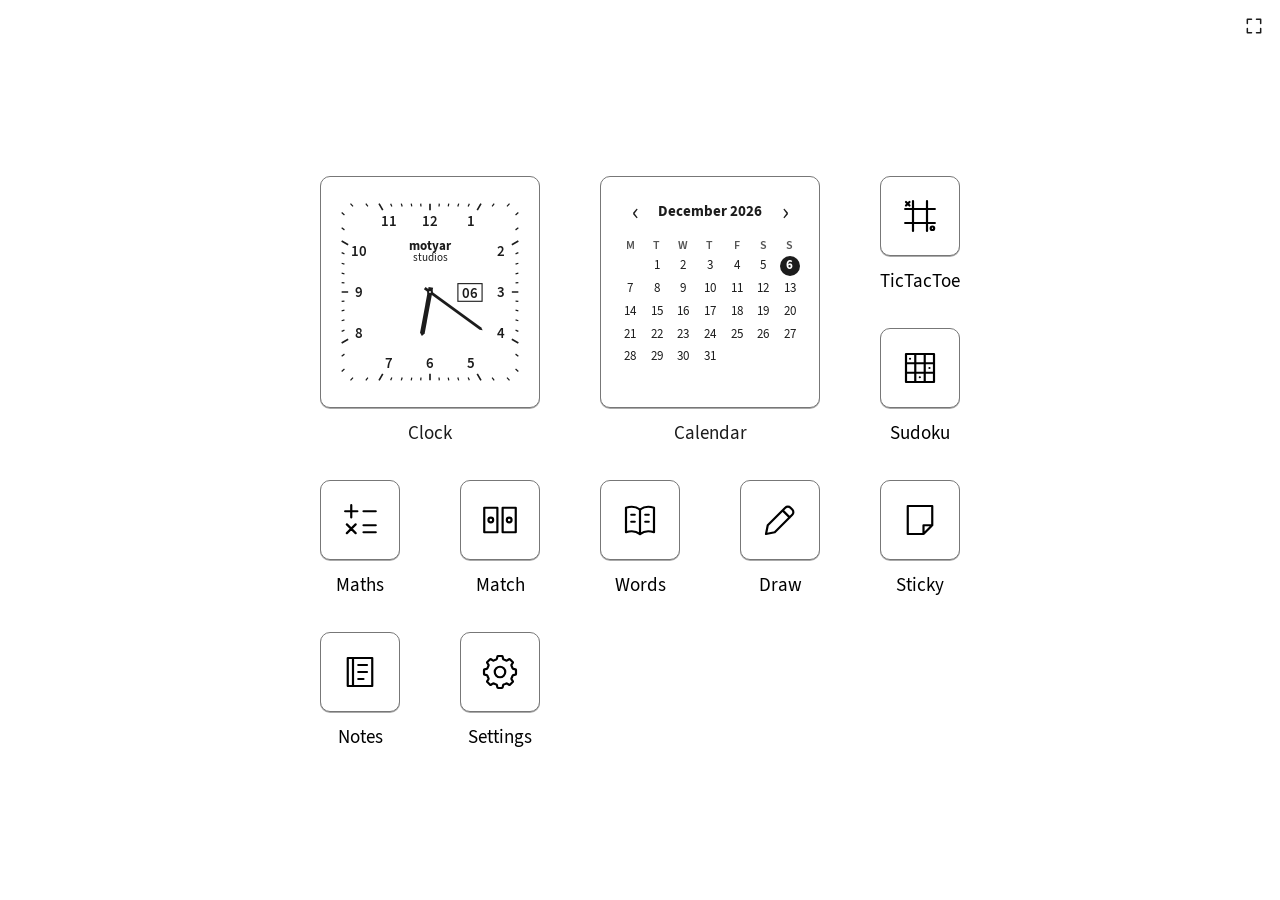
==== commit 22e009df: "Add a vector Classic Square launcher clock" ====
--- a/index.html
+++ b/index.html
@@ -9,7 +9,7 @@
   <title>Little apps</title>
   <link rel="icon" href="data:,">
   <link rel="stylesheet" href="styles.css">
-  <link rel="stylesheet" href="launcher.css?v=20261121-refined-gear">
+  <link rel="stylesheet" href="launcher.css?v=square-dial">
   <link rel="stylesheet" href="controls.css">
   <link rel="stylesheet" href="still-apps.css?v=20261121-manual-rotation-v2">
   <link rel="stylesheet" href="fullscreen.css?v=1">
@@ -25,7 +25,22 @@
     <main class="launcher-main">
       <nav class="app-grid" id="launcher-grid" aria-label="Apps">
         <section class="launcher-widget clock-widget" aria-label="Clock">
-          <div class="widget-surface clock-content"><time id="widget-time">--:--</time><span id="widget-date"></span></div>
+          <div class="widget-surface clock-content">
+            <time id="widget-time" class="sr-only"></time>
+            <svg class="clock-face" viewBox="0 0 200 200" aria-hidden="true" focusable="false">
+              <path id="clock-minute-ticks" fill="none" stroke="currentColor" stroke-width="1.35"/>
+              <path id="clock-hour-ticks" fill="none" stroke="currentColor" stroke-width="1.8"/>
+              <g id="clock-numerals" text-anchor="middle"></g>
+              <text x="100" y="55" text-anchor="middle" font-size="14" font-weight="700">motyar</text>
+              <text x="100" y="67" text-anchor="middle" font-size="12" font-weight="400">studios</text>
+              <rect class="clock-date-window" x="130" y="91" width="26" height="19" stroke="currentColor" stroke-width="1.2"/>
+              <text id="clock-date" x="143" y="106" text-anchor="middle"></text>
+              <path id="clock-hour-hand" d="M97.5 105V55L100 52l2.5 3v50Z"/>
+              <path id="clock-minute-hand" d="M98.5 107V33L100 30l1.5 3v74Z"/>
+              <circle cx="100" cy="100" r="3"/>
+              <circle class="clock-pin" cx="100" cy="100" r="1"/>
+            </svg>
+          </div>
           <span class="app-name">Clock</span>
         </section>
         <section class="launcher-widget calendar-widget" aria-label="Calendar">
@@ -85,9 +100,9 @@
   <script src="fullscreen.js?v=1"></script>
   <script src="orientation.js?v=20261121-display-preferences"></script>
   <script src="launcher.js?v=exit-transition"></script>
-  <script src="launcher-layout.js?v=20261121-refined-gear"></script>
+  <script src="launcher-layout.js?v=dense-packing"></script>
   <script src="launcher-gestures.js?v=20261121-swipe"></script>
   <script src="launcher-settings.js?v=web-fullscreen"></script>
-  <script src="launcher-widgets.js?v=20261121-refined-gear"></script>
+  <script src="launcher-widgets.js?v=square-dial"></script>
 </body>
 </html>
--- a/launcher.css
+++ b/launcher.css
@@ -135,9 +135,8 @@
 .app-grid { flex:none; align-content:start; grid-auto-rows:128px; }
 .launcher-widget { grid-column:span 2; grid-row:span 2; min-width:0; margin:4px var(--launcher-cell-inset, 0px) 0; text-align:center; }
 .widget-surface { height:calc(var(--launcher-row-size, 128px) + 24px + var(--launcher-tile-size, 80px)); padding:var(--st-space-4); border:1px solid var(--st-line); border-radius:var(--st-radius); background:var(--st-paper); color:var(--st-ink); box-shadow:var(--st-shadow); }
-.clock-content { display:flex; flex-direction:column; justify-content:center; align-items:center; text-align:center; }
-.clock-content time { font-size:clamp(32px, 5vw, 48px); font-weight:600; line-height:1.15; letter-spacing:-.03em; }
-.clock-content span { margin-top:8px; font-size:15px; }
+.clock-face { display:block; width:100%; height:100%; fill:currentColor; font-family:var(--st-font); font-size:16px; font-weight:600; }
+.clock-date-window, .clock-pin { fill:var(--st-paper, #fff); }
 .calendar-content { display:flex; flex-direction:column; }
 .calendar-heading { display:flex; align-items:center; justify-content:space-between; gap:2px; }
 .calendar-heading strong { text-align:center; font-size:15px; line-height:1.2; }
